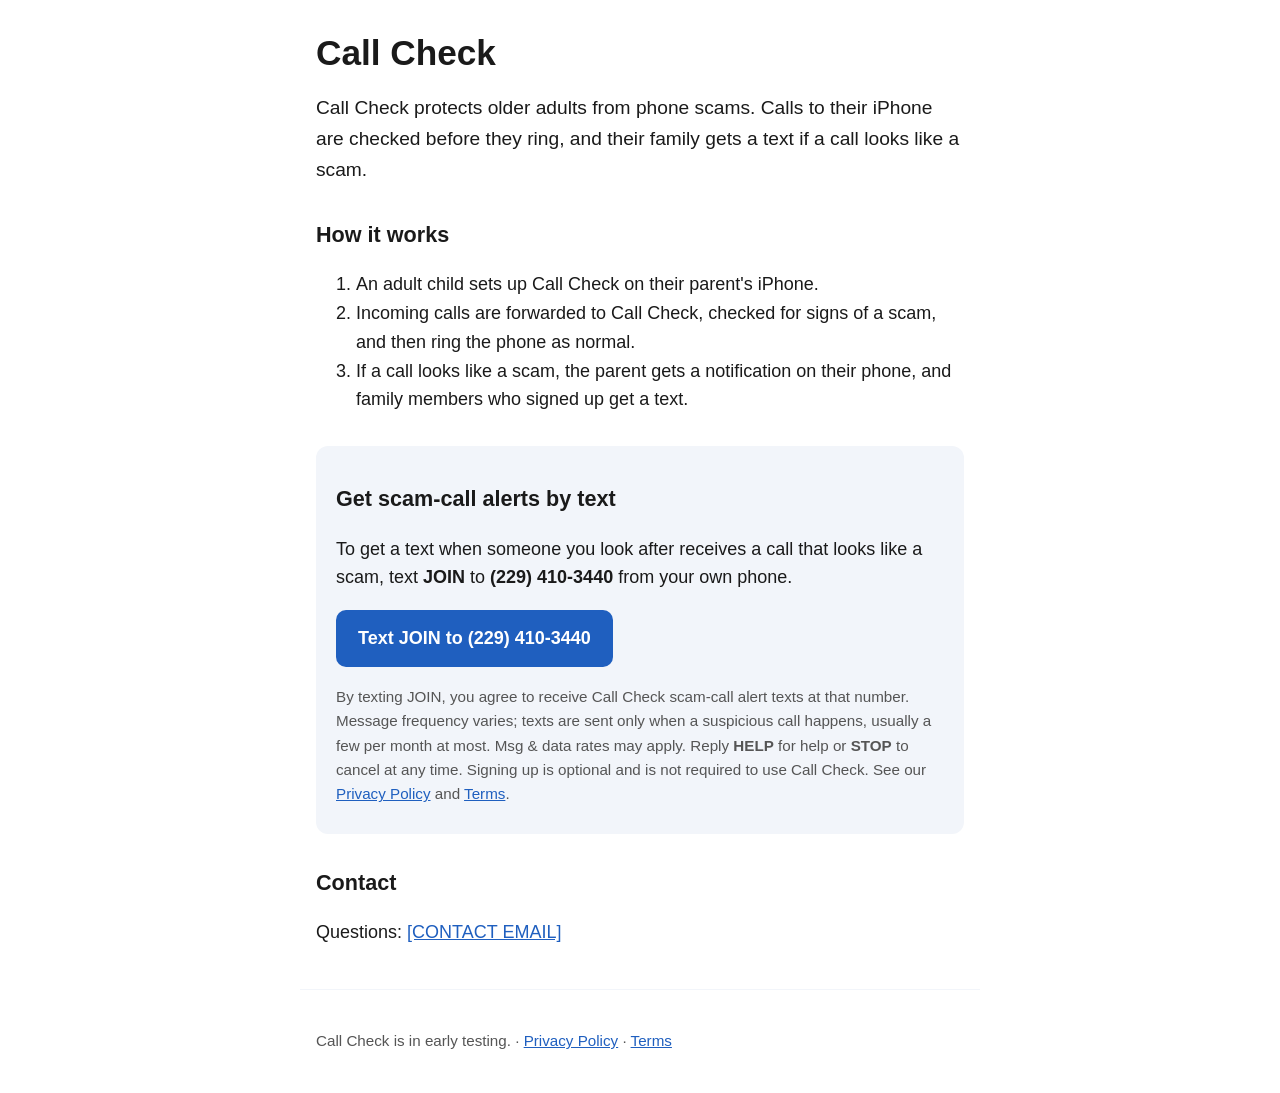
==== index.html @ f2814106 "Initial commit: Call Check site Landing page with SMS alert opt-in, privacy policy, and terms.  Co-A" ====
<!doctype html>
<html lang="en">
<head>
  <meta charset="utf-8">
  <meta name="viewport" content="width=device-width, initial-scale=1">
  <title>Call Check</title>
  <meta name="description" content="Call Check protects older adults from phone scams and texts their family when a call looks like a scam.">
  <link rel="stylesheet" href="style.css">
</head>
<body>
  <main>
    <h1>Call Check</h1>
    <p class="lead">Call Check protects older adults from phone scams. Calls to their iPhone are checked before they ring, and their family gets a text if a call looks like a scam.</p>

    <h2>How it works</h2>
    <ol>
      <li>An adult child sets up Call Check on their parent's iPhone.</li>
      <li>Incoming calls are forwarded to Call Check, checked for signs of a scam, and then ring the phone as normal.</li>
      <li>If a call looks like a scam, the parent gets a notification on their phone, and family members who signed up get a text.</li>
    </ol>

    <section class="optin" id="alerts">
      <h2>Get scam-call alerts by text</h2>
      <p>To get a text when someone you look after receives a call that looks like a scam, text <strong>JOIN</strong> to <strong>(229) 410-3440</strong> from your own phone.</p>
      <p><a class="button" href="sms:+12294103440&amp;body=JOIN">Text JOIN to (229) 410-3440</a></p>
      <p class="fine">By texting JOIN, you agree to receive Call Check scam-call alert texts at that number. Message frequency varies; texts are sent only when a suspicious call happens, usually a few per month at most. Msg &amp; data rates may apply. Reply <strong>HELP</strong> for help or <strong>STOP</strong> to cancel at any time. Signing up is optional and is not required to use Call Check. See our <a href="privacy.html">Privacy Policy</a> and <a href="terms.html">Terms</a>.</p>
    </section>

    <h2>Contact</h2>
    <p>Questions: <a href="mailto:[CONTACT EMAIL]">[CONTACT EMAIL]</a></p>
  </main>
  <footer>
    <p>Call Check is in early testing. · <a href="privacy.html">Privacy Policy</a> · <a href="terms.html">Terms</a></p>
  </footer>
</body>
</html>
---- style.css ----
:root {
  --bg: #ffffff;
  --text: #1a1a1a;
  --muted: #555555;
  --accent: #1f5fbf;
  --panel: #f2f5fa;
}
@media (prefers-color-scheme: dark) {
  :root {
    --bg: #121417;
    --text: #f1f1f1;
    --muted: #b5b5b5;
    --accent: #7fb0ff;
    --panel: #1d2128;
  }
}
* { box-sizing: border-box; }
body {
  margin: 0;
  background: var(--bg);
  color: var(--text);
  font: 18px/1.6 -apple-system, BlinkMacSystemFont, "Segoe UI", Roboto, Helvetica, Arial, sans-serif;
}
main, footer { max-width: 680px; margin: 0 auto; padding: 24px 16px; }
h1 { font-size: 2.2rem; line-height: 1.2; margin: 0.5rem 0 1rem; }
h2 { font-size: 1.35rem; margin-top: 2rem; }
.lead { font-size: 1.2rem; }
a { color: var(--accent); }
.optin { background: var(--panel); border-radius: 12px; padding: 4px 20px 12px; margin-top: 2rem; }
.button {
  display: inline-block; padding: 14px 22px; border-radius: 10px;
  background: var(--accent); color: var(--bg); font-weight: 700; text-decoration: none;
}
.fine { color: var(--muted); font-size: 0.95rem; }
footer { color: var(--muted); font-size: 0.95rem; border-top: 1px solid var(--panel); }
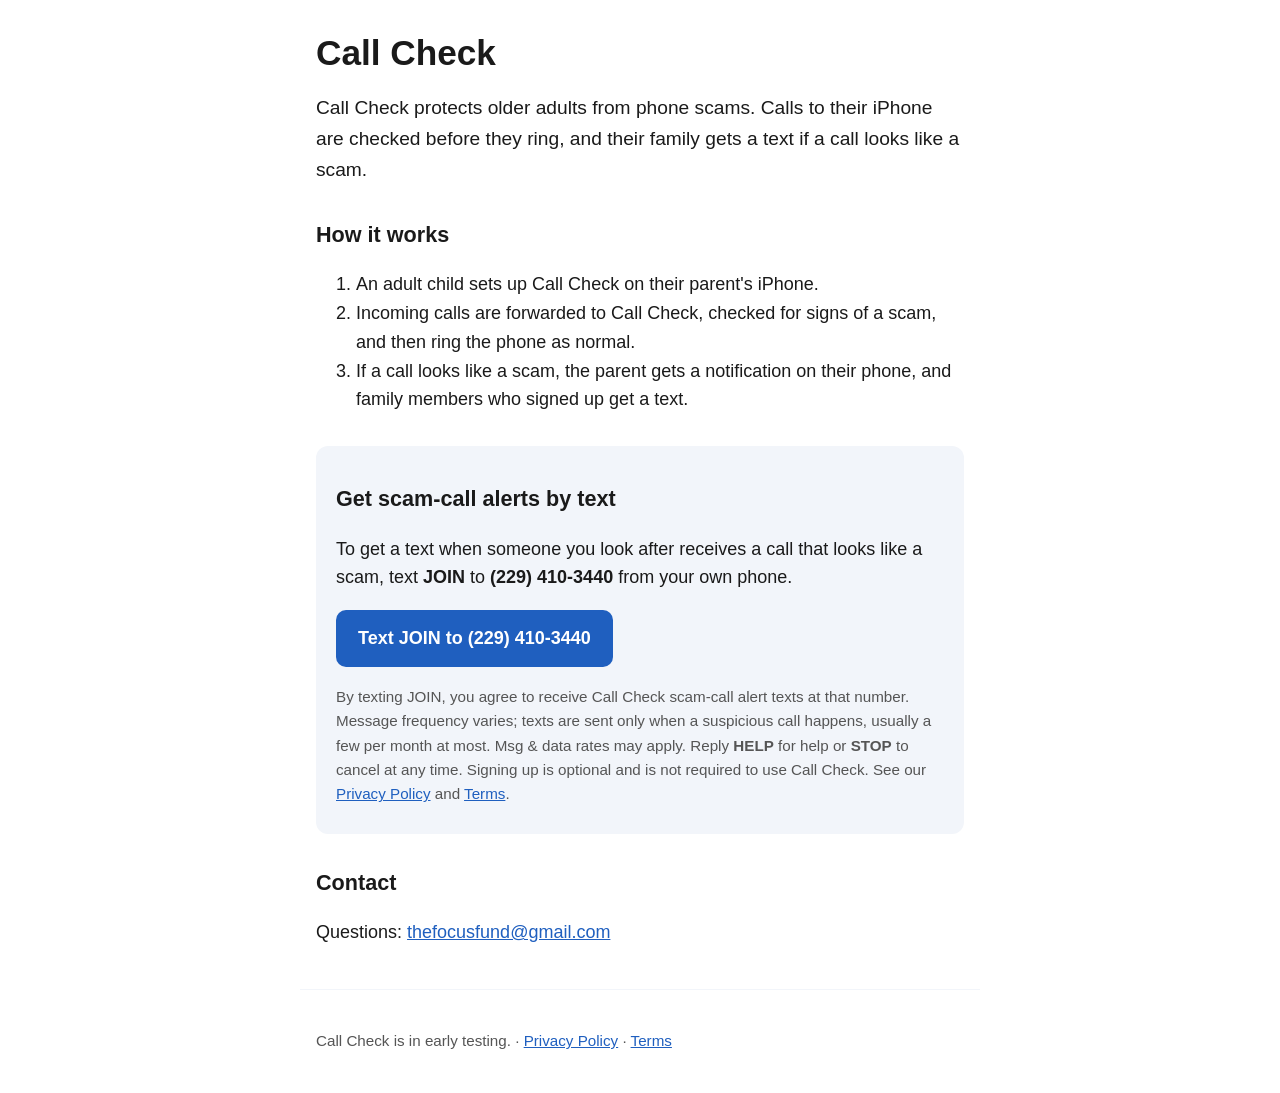
==== commit 3d291795: "Fill in contact email and operator name Co-Authored-By: Claude Opus 5.5 <noreply@anthropic.com>" ====
--- a/index.html
+++ b/index.html
@@ -27,7 +27,7 @@
     </section>
 
     <h2>Contact</h2>
-    <p>Questions: <a href="mailto:[CONTACT EMAIL]">[CONTACT EMAIL]</a></p>
+    <p>Questions: <a href="mailto:thefocusfund@gmail.com">thefocusfund@gmail.com</a></p>
   </main>
   <footer>
     <p>Call Check is in early testing. · <a href="privacy.html">Privacy Policy</a> · <a href="terms.html">Terms</a></p>
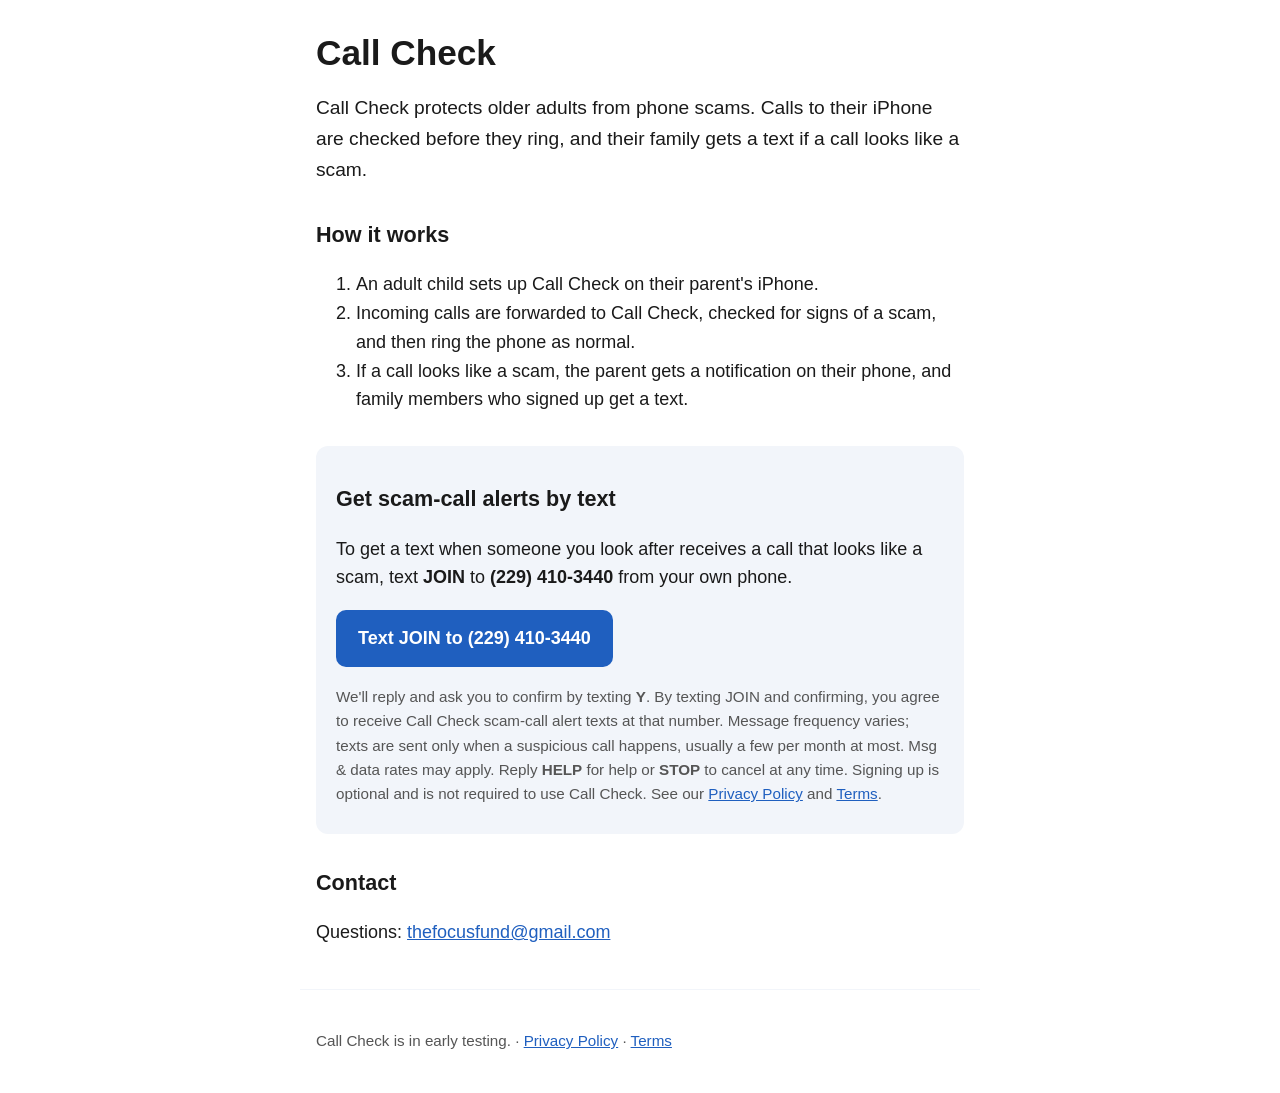
==== commit 0b427590: "Add message flow and double opt-in wording - Home page and terms say people confirm by replying Y af" ====
--- a/index.html
+++ b/index.html
@@ -23,7 +23,7 @@
       <h2>Get scam-call alerts by text</h2>
       <p>To get a text when someone you look after receives a call that looks like a scam, text <strong>JOIN</strong> to <strong>(229) 410-3440</strong> from your own phone.</p>
       <p><a class="button" href="sms:+12294103440&amp;body=JOIN">Text JOIN to (229) 410-3440</a></p>
-      <p class="fine">By texting JOIN, you agree to receive Call Check scam-call alert texts at that number. Message frequency varies; texts are sent only when a suspicious call happens, usually a few per month at most. Msg &amp; data rates may apply. Reply <strong>HELP</strong> for help or <strong>STOP</strong> to cancel at any time. Signing up is optional and is not required to use Call Check. See our <a href="privacy.html">Privacy Policy</a> and <a href="terms.html">Terms</a>.</p>
+      <p class="fine">We'll reply and ask you to confirm by texting <strong>Y</strong>. By texting JOIN and confirming, you agree to receive Call Check scam-call alert texts at that number. Message frequency varies; texts are sent only when a suspicious call happens, usually a few per month at most. Msg &amp; data rates may apply. Reply <strong>HELP</strong> for help or <strong>STOP</strong> to cancel at any time. Signing up is optional and is not required to use Call Check. See our <a href="privacy.html">Privacy Policy</a> and <a href="terms.html">Terms</a>.</p>
     </section>
 
     <h2>Contact</h2>
